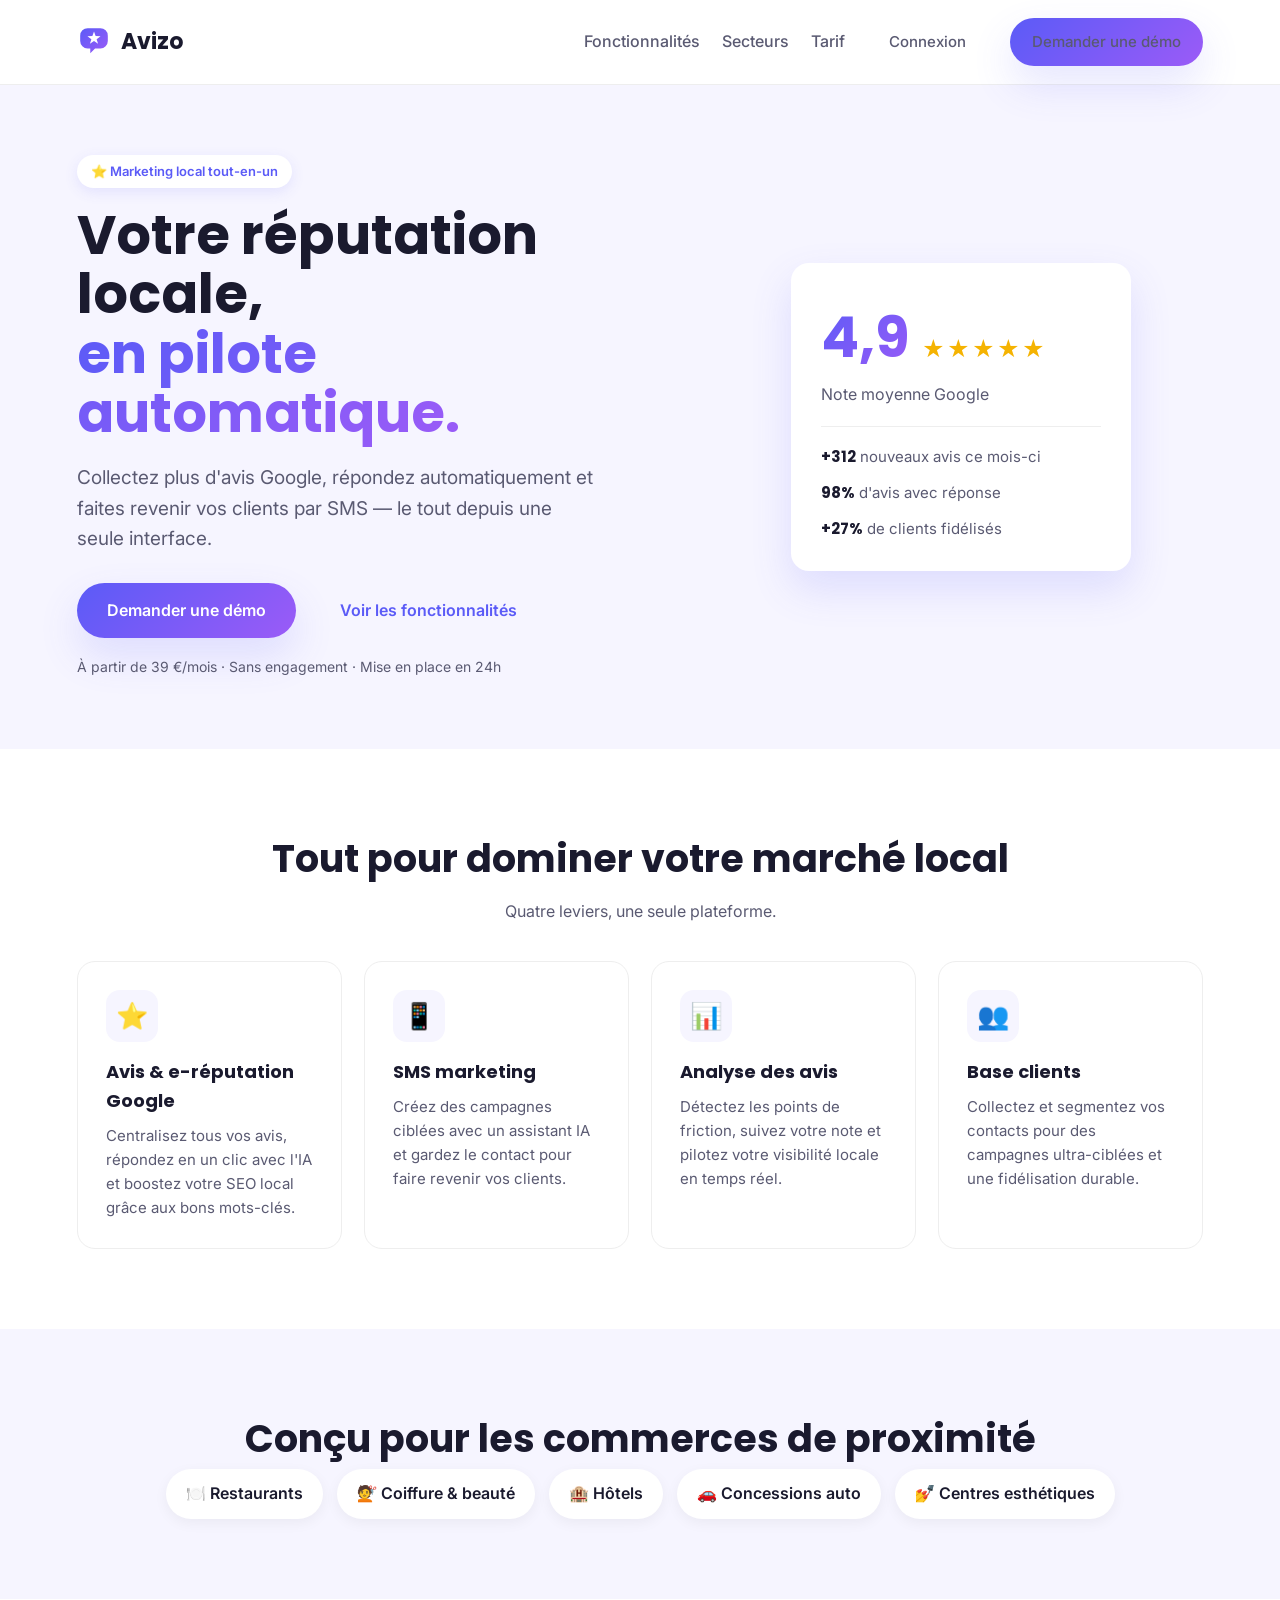
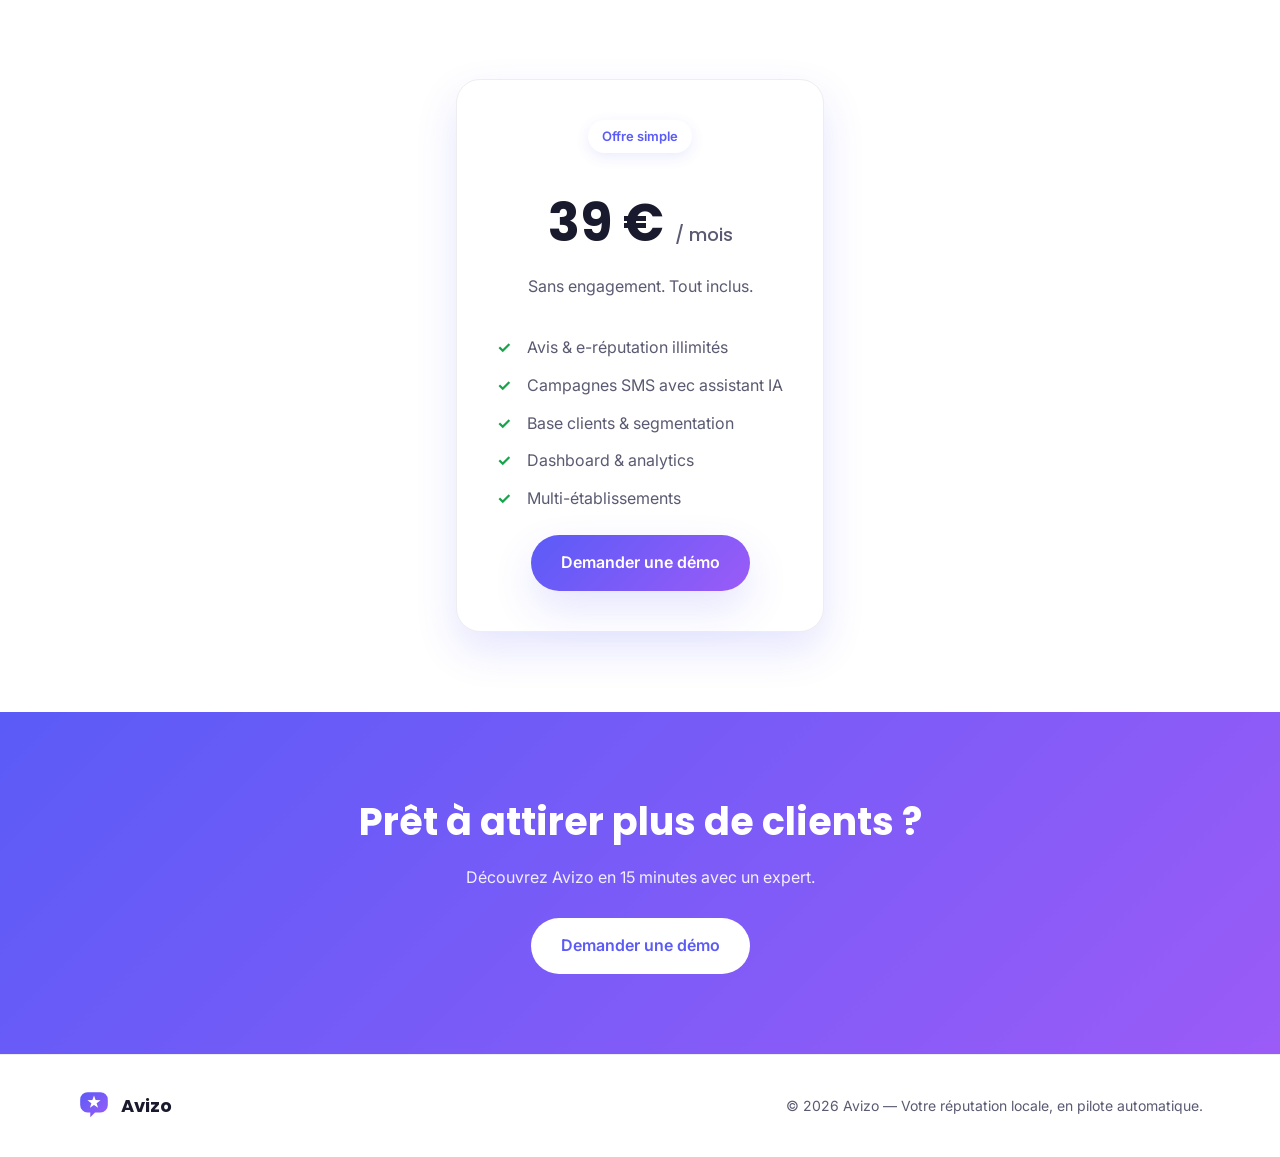
==== index.html @ 966a1f5b "Add Avizo branding: logo, charte graphique, MVP spec et landing page Clone de Dokaa (marketing local" ====
<!DOCTYPE html>
<html lang="fr">
<head>
  <meta charset="UTF-8" />
  <meta name="viewport" content="width=device-width, initial-scale=1.0" />
  <title>Avizo — Votre réputation locale, en pilote automatique</title>
  <meta name="description" content="Avizo, l'outil marketing tout-en-un des commerces locaux : collectez plus d'avis Google, gérez votre e-réputation et fidélisez vos clients par SMS." />
  <link rel="icon" type="image/svg+xml" href="assets/avizo-icon.svg" />
  <link rel="preconnect" href="https://fonts.googleapis.com" />
  <link rel="preconnect" href="https://fonts.gstatic.com" crossorigin />
  <link href="https://fonts.googleapis.com/css2?family=Inter:wght@400;500;600&family=Poppins:wght@600;700&display=swap" rel="stylesheet" />
  <link rel="stylesheet" href="styles.css" />
</head>
<body>
  <header class="nav">
    <a class="brand" href="#">
      <img src="assets/avizo-icon.svg" alt="" class="brand-icon" />
      <span class="brand-name">Avizo</span>
    </a>
    <nav class="nav-links">
      <a href="#fonctionnalites">Fonctionnalités</a>
      <a href="#secteurs">Secteurs</a>
      <a href="#tarif">Tarif</a>
      <a class="btn btn-ghost" href="#demo">Connexion</a>
      <a class="btn btn-primary" href="#demo">Demander une démo</a>
    </nav>
  </header>

  <main>
    <section class="hero">
      <div class="hero-text">
        <span class="badge">⭐ Marketing local tout-en-un</span>
        <h1>Votre réputation locale,<br /><span class="grad-text">en pilote automatique.</span></h1>
        <p class="lead">
          Collectez plus d'avis Google, répondez automatiquement et faites revenir
          vos clients par SMS — le tout depuis une seule interface.
        </p>
        <div class="hero-cta">
          <a class="btn btn-primary btn-lg" href="#demo">Demander une démo</a>
          <a class="btn btn-ghost btn-lg" href="#fonctionnalites">Voir les fonctionnalités</a>
        </div>
        <p class="reassurance">À partir de 39 €/mois · Sans engagement · Mise en place en 24h</p>
      </div>
      <div class="hero-card">
        <div class="stat-card">
          <div class="stat"><span class="stat-num grad-text">4,9</span><span class="stars">★★★★★</span></div>
          <p>Note moyenne Google</p>
          <hr />
          <ul class="stat-list">
            <li><span>+312</span> nouveaux avis ce mois-ci</li>
            <li><span>98%</span> d'avis avec réponse</li>
            <li><span>+27%</span> de clients fidélisés</li>
          </ul>
        </div>
      </div>
    </section>

    <section class="features" id="fonctionnalites">
      <h2>Tout pour dominer votre marché local</h2>
      <p class="section-sub">Quatre leviers, une seule plateforme.</p>
      <div class="grid">
        <article class="feature">
          <div class="feature-ico">⭐</div>
          <h3>Avis & e-réputation Google</h3>
          <p>Centralisez tous vos avis, répondez en un clic avec l'IA et boostez votre SEO local grâce aux bons mots-clés.</p>
        </article>
        <article class="feature">
          <div class="feature-ico">📱</div>
          <h3>SMS marketing</h3>
          <p>Créez des campagnes ciblées avec un assistant IA et gardez le contact pour faire revenir vos clients.</p>
        </article>
        <article class="feature">
          <div class="feature-ico">📊</div>
          <h3>Analyse des avis</h3>
          <p>Détectez les points de friction, suivez votre note et pilotez votre visibilité locale en temps réel.</p>
        </article>
        <article class="feature">
          <div class="feature-ico">👥</div>
          <h3>Base clients</h3>
          <p>Collectez et segmentez vos contacts pour des campagnes ultra-ciblées et une fidélisation durable.</p>
        </article>
      </div>
    </section>

    <section class="sectors" id="secteurs">
      <h2>Conçu pour les commerces de proximité</h2>
      <div class="chips">
        <span>🍽️ Restaurants</span>
        <span>💇 Coiffure & beauté</span>
        <span>🏨 Hôtels</span>
        <span>🚗 Concessions auto</span>
        <span>💅 Centres esthétiques</span>
      </div>
    </section>

    <section class="pricing" id="tarif">
      <div class="price-card">
        <span class="badge">Offre simple</span>
        <h2>39 € <small>/ mois</small></h2>
        <p class="section-sub">Sans engagement. Tout inclus.</p>
        <ul class="checklist">
          <li>Avis & e-réputation illimités</li>
          <li>Campagnes SMS avec assistant IA</li>
          <li>Base clients & segmentation</li>
          <li>Dashboard & analytics</li>
          <li>Multi-établissements</li>
        </ul>
        <a class="btn btn-primary btn-lg" href="#demo">Demander une démo</a>
      </div>
    </section>

    <section class="cta-final" id="demo">
      <h2>Prêt à attirer plus de clients&nbsp;?</h2>
      <p>Découvrez Avizo en 15 minutes avec un expert.</p>
      <a class="btn btn-light btn-lg" href="mailto:contact@avizo.app">Demander une démo</a>
    </section>
  </main>

  <footer class="footer">
    <div class="brand">
      <img src="assets/avizo-icon.svg" alt="" class="brand-icon" />
      <span class="brand-name">Avizo</span>
    </div>
    <p>© 2026 Avizo — Votre réputation locale, en pilote automatique.</p>
  </footer>
</body>
</html>
---- styles.css ----
:root {
  --indigo: #5B5BF7;
  --violet: #9B5BF7;
  --ink: #1A1A2E;
  --slate: #5A5A72;
  --mist: #F6F5FF;
  --gold: #F5B301;
  --grad: linear-gradient(135deg, #5B5BF7 0%, #9B5BF7 100%);
  --radius: 18px;
  --shadow: 0 18px 40px rgba(91, 91, 247, 0.16);
}

* { box-sizing: border-box; margin: 0; padding: 0; }

body {
  font-family: 'Inter', 'Segoe UI', Arial, sans-serif;
  color: var(--ink);
  line-height: 1.6;
  background: #fff;
}

h1, h2, h3, .brand-name { font-family: 'Poppins', 'Segoe UI', sans-serif; }

.grad-text {
  background: var(--grad);
  -webkit-background-clip: text;
  background-clip: text;
  -webkit-text-fill-color: transparent;
}

/* ---- Boutons ---- */
.btn {
  display: inline-block;
  padding: 12px 22px;
  border-radius: 999px;
  font-weight: 600;
  text-decoration: none;
  transition: transform .15s ease, box-shadow .15s ease;
  font-size: 15px;
}
.btn:hover { transform: translateY(-2px); }
.btn-lg { padding: 15px 30px; font-size: 16px; }
.btn-primary { background: var(--grad); color: #fff; box-shadow: var(--shadow); }
.btn-ghost { color: var(--indigo); background: transparent; }
.btn-ghost:hover { background: var(--mist); }
.btn-light { background: #fff; color: var(--indigo); }

/* ---- Nav ---- */
.nav {
  display: flex; align-items: center; justify-content: space-between;
  padding: 18px 6vw; position: sticky; top: 0; z-index: 10;
  background: rgba(255,255,255,.85); backdrop-filter: blur(10px);
  border-bottom: 1px solid #eee;
}
.brand { display: flex; align-items: center; gap: 10px; text-decoration: none; color: var(--ink); }
.brand-icon { width: 34px; height: 34px; }
.brand-name { font-size: 22px; font-weight: 700; }
.nav-links { display: flex; align-items: center; gap: 22px; }
.nav-links a { text-decoration: none; color: var(--slate); font-weight: 500; }
.nav-links a:hover { color: var(--ink); }

/* ---- Hero ---- */
.hero {
  display: grid; grid-template-columns: 1.1fr .9fr; gap: 50px;
  align-items: center; padding: 70px 6vw; background: var(--mist);
}
.badge {
  display: inline-block; background: #fff; color: var(--indigo);
  padding: 6px 14px; border-radius: 999px; font-size: 13px; font-weight: 600;
  box-shadow: 0 4px 14px rgba(91,91,247,.12); margin-bottom: 18px;
}
.hero h1 { font-size: clamp(34px, 5vw, 54px); line-height: 1.1; font-weight: 700; }
.lead { font-size: 19px; color: var(--slate); margin: 20px 0 28px; max-width: 520px; }
.hero-cta { display: flex; gap: 14px; flex-wrap: wrap; }
.reassurance { margin-top: 18px; color: var(--slate); font-size: 14px; }

.hero-card { display: flex; justify-content: center; }
.stat-card {
  background: #fff; border-radius: var(--radius); padding: 30px;
  box-shadow: var(--shadow); width: 100%; max-width: 340px;
}
.stat { display: flex; align-items: baseline; gap: 12px; }
.stat-num { font-size: 56px; font-weight: 700; font-family: 'Poppins', sans-serif; }
.stars { color: var(--gold); font-size: 22px; letter-spacing: 2px; }
.stat-card p { color: var(--slate); }
.stat-card hr { border: none; border-top: 1px solid #eee; margin: 18px 0; }
.stat-list { list-style: none; display: grid; gap: 12px; }
.stat-list li { color: var(--slate); font-size: 15px; }
.stat-list span { color: var(--ink); font-weight: 700; font-family: 'Poppins', sans-serif; }

/* ---- Sections ---- */
section { padding: 80px 6vw; }
h2 { font-size: clamp(26px, 3.5vw, 38px); text-align: center; font-weight: 700; }
.section-sub { text-align: center; color: var(--slate); margin-top: 10px; margin-bottom: 36px; }

/* ---- Features ---- */
.grid { display: grid; grid-template-columns: repeat(4, 1fr); gap: 22px; }
.feature {
  background: #fff; border: 1px solid #eee; border-radius: var(--radius);
  padding: 28px; transition: transform .15s ease, box-shadow .15s ease;
}
.feature:hover { transform: translateY(-4px); box-shadow: var(--shadow); }
.feature-ico {
  width: 52px; height: 52px; border-radius: 14px; background: var(--mist);
  display: grid; place-items: center; font-size: 26px; margin-bottom: 16px;
}
.feature h3 { font-size: 18px; margin-bottom: 8px; }
.feature p { color: var(--slate); font-size: 15px; }

/* ---- Secteurs ---- */
.sectors { background: var(--mist); }
.chips { display: flex; flex-wrap: wrap; gap: 14px; justify-content: center; }
.chips span {
  background: #fff; padding: 12px 20px; border-radius: 999px;
  font-weight: 600; box-shadow: 0 4px 14px rgba(0,0,0,.05);
}

/* ---- Pricing ---- */
.pricing { display: flex; justify-content: center; }
.price-card {
  background: #fff; border: 1px solid #eee; border-radius: 24px;
  padding: 40px; text-align: center; max-width: 420px; box-shadow: var(--shadow);
}
.price-card h2 { font-size: 52px; margin: 10px 0; }
.price-card h2 small { font-size: 18px; color: var(--slate); font-weight: 500; }
.checklist { list-style: none; text-align: left; margin: 24px 0; display: grid; gap: 12px; }
.checklist li { padding-left: 30px; position: relative; color: var(--slate); }
.checklist li::before {
  content: "✓"; position: absolute; left: 0; color: #16A34A; font-weight: 700;
}

/* ---- CTA final ---- */
.cta-final { background: var(--grad); color: #fff; text-align: center; border-radius: 0; }
.cta-final h2 { color: #fff; }
.cta-final p { margin: 12px 0 28px; opacity: .9; }

/* ---- Footer ---- */
.footer {
  padding: 34px 6vw; display: flex; align-items: center; justify-content: space-between;
  flex-wrap: wrap; gap: 12px; border-top: 1px solid #eee; color: var(--slate); font-size: 14px;
}
.footer .brand-name { font-size: 18px; }

/* ---- Responsive ---- */
@media (max-width: 900px) {
  .hero { grid-template-columns: 1fr; }
  .grid { grid-template-columns: repeat(2, 1fr); }
  .nav-links a:not(.btn) { display: none; }
}
@media (max-width: 560px) {
  .grid { grid-template-columns: 1fr; }
}
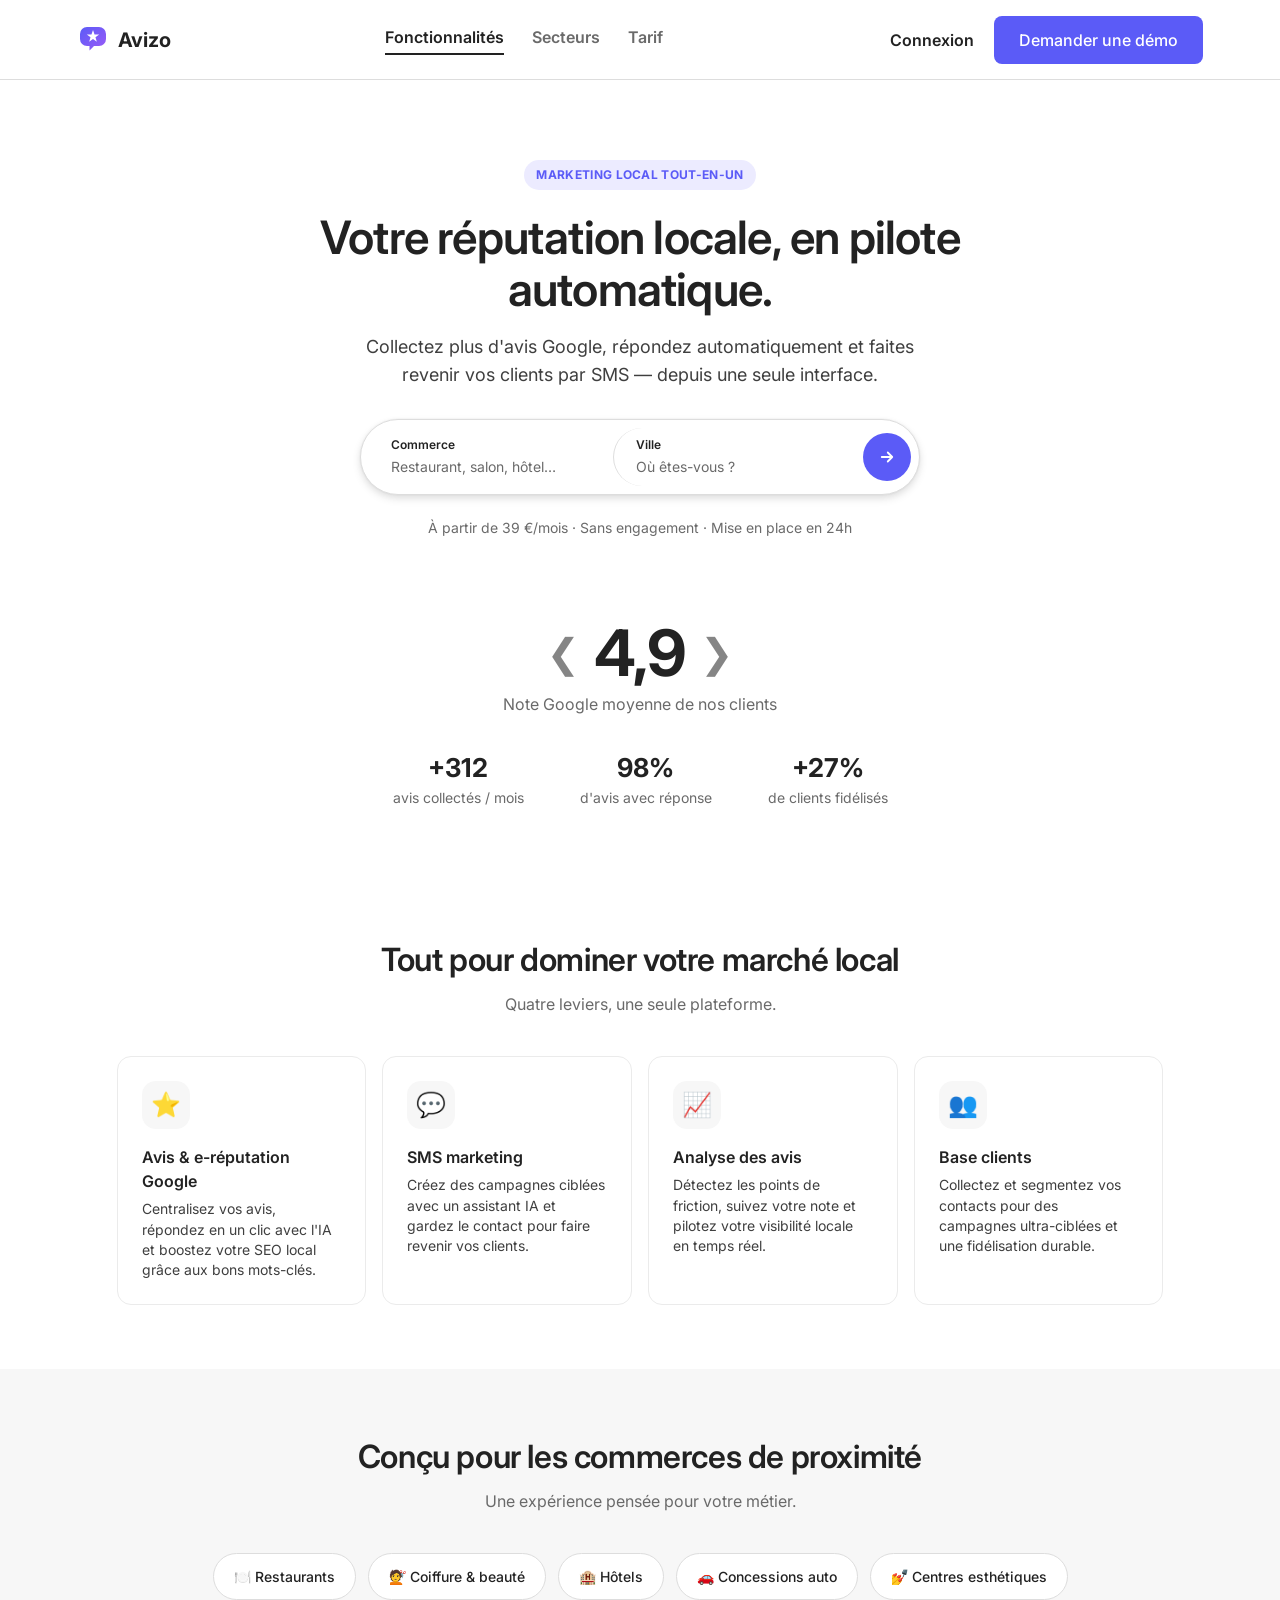
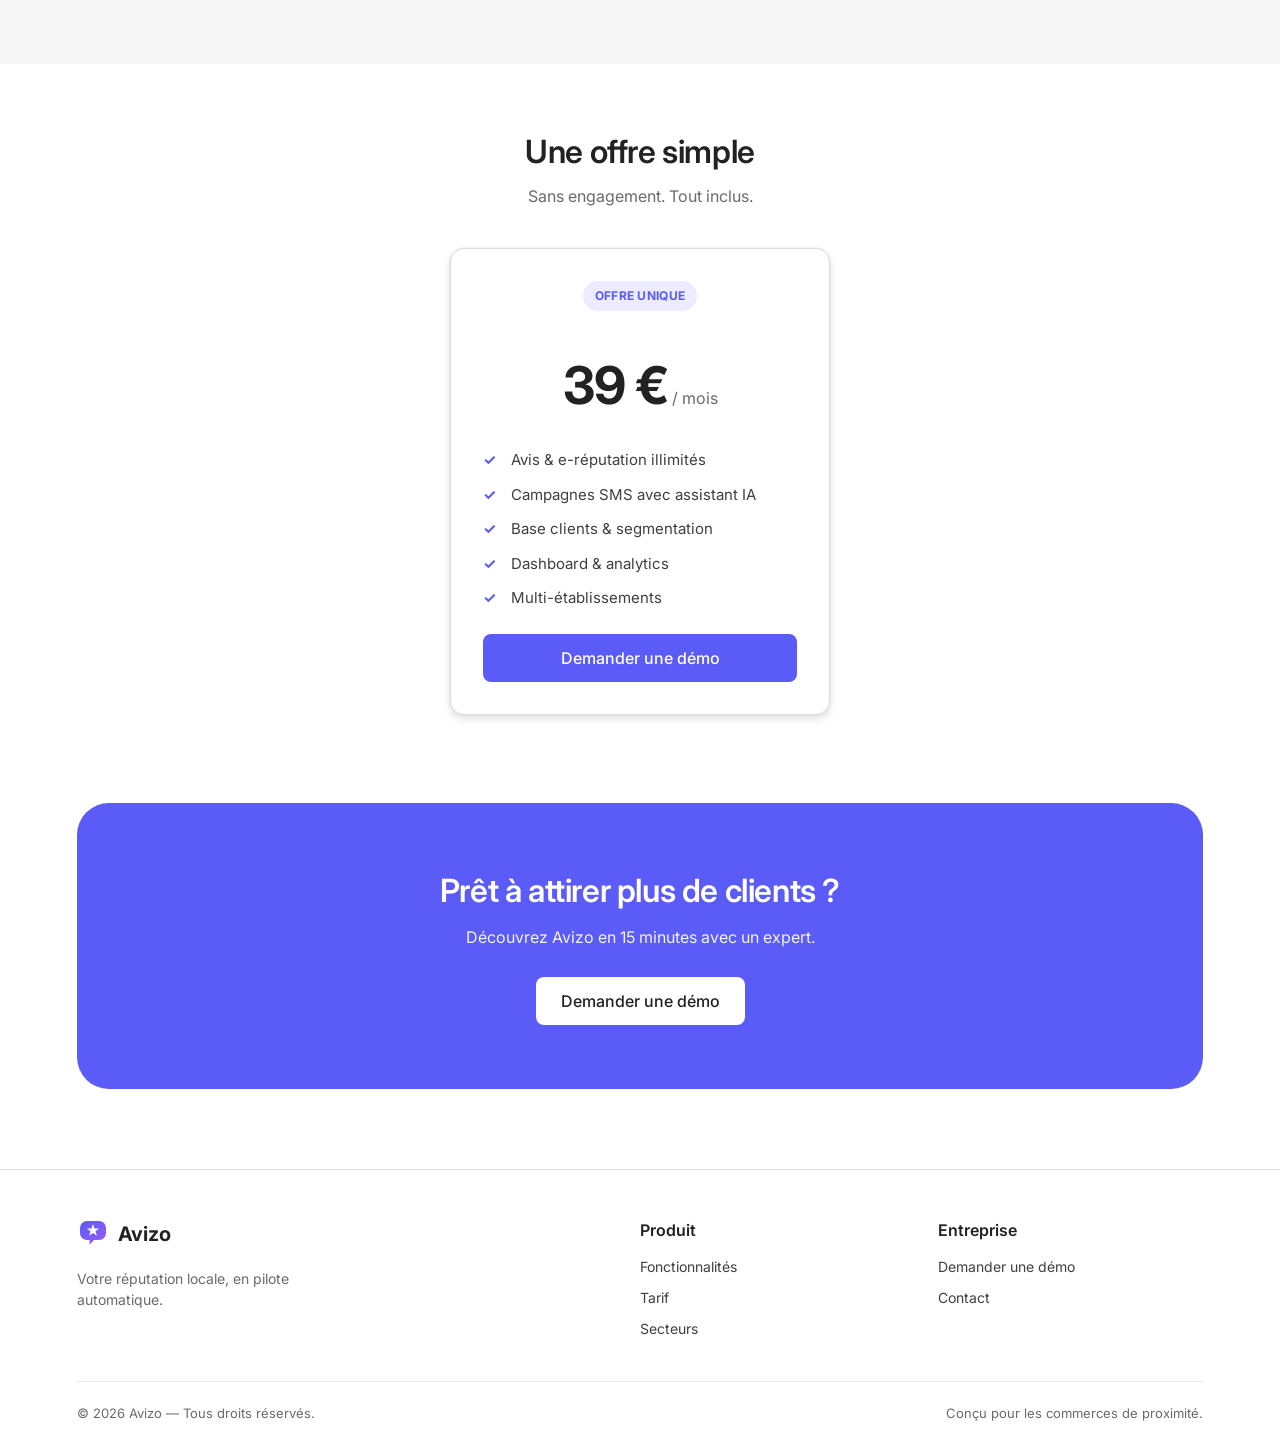
==== commit 8e41bec0: "Refonte de la landing selon le design system Airbnb (DESIGN.md) - Ajout de DESIGN.md (genere par get" ====
--- a/index.html
+++ b/index.html
@@ -5,123 +5,184 @@
   <meta name="viewport" content="width=device-width, initial-scale=1.0" />
   <title>Avizo — Votre réputation locale, en pilote automatique</title>
   <meta name="description" content="Avizo, l'outil marketing tout-en-un des commerces locaux : collectez plus d'avis Google, gérez votre e-réputation et fidélisez vos clients par SMS." />
-  <link rel="icon" type="image/svg+xml" href="assets/avizo-icon.svg" />
+  <link rel="icon" type="image/svg+xml" href="assets/favicon.svg" />
+  <link rel="apple-touch-icon" href="assets/favicon.svg" />
+  <!-- Open Graph / partage social -->
+  <meta property="og:type" content="website" />
+  <meta property="og:title" content="Avizo — Votre réputation locale, en pilote automatique" />
+  <meta property="og:description" content="Collectez plus d'avis Google, gérez votre e-réputation et fidélisez vos clients par SMS, depuis une seule interface." />
+  <meta property="og:image" content="assets/og-image.svg" />
+  <meta name="twitter:card" content="summary_large_image" />
+  <meta name="twitter:title" content="Avizo — Marketing local tout-en-un" />
+  <meta name="twitter:description" content="Avis Google · SMS marketing · Fidélisation client." />
+  <meta name="twitter:image" content="assets/og-image.svg" />
   <link rel="preconnect" href="https://fonts.googleapis.com" />
   <link rel="preconnect" href="https://fonts.gstatic.com" crossorigin />
-  <link href="https://fonts.googleapis.com/css2?family=Inter:wght@400;500;600&family=Poppins:wght@600;700&display=swap" rel="stylesheet" />
+  <!-- Inter : substitut open-source d'Airbnb Cereal (cf. DESIGN.md) -->
+  <link href="https://fonts.googleapis.com/css2?family=Inter:wght@400;500;600;700&display=swap" rel="stylesheet" />
   <link rel="stylesheet" href="styles.css" />
 </head>
 <body>
   <header class="nav">
-    <a class="brand" href="#">
+    <a class="brand" href="#" aria-label="Avizo, accueil">
       <img src="assets/avizo-icon.svg" alt="" class="brand-icon" />
       <span class="brand-name">Avizo</span>
     </a>
-    <nav class="nav-links">
-      <a href="#fonctionnalites">Fonctionnalités</a>
-      <a href="#secteurs">Secteurs</a>
-      <a href="#tarif">Tarif</a>
-      <a class="btn btn-ghost" href="#demo">Connexion</a>
+    <nav class="nav-center">
+      <a class="nav-link active" href="#fonctionnalites">Fonctionnalités</a>
+      <a class="nav-link" href="#secteurs">Secteurs</a>
+      <a class="nav-link" href="#tarif">Tarif</a>
+    </nav>
+    <div class="nav-right">
+      <a class="link-text" href="#demo">Connexion</a>
       <a class="btn btn-primary" href="#demo">Demander une démo</a>
-    </nav>
+    </div>
   </header>
 
   <main>
+    <!-- HERO centré, barre de recherche en pilule (signature Airbnb) -->
     <section class="hero">
-      <div class="hero-text">
-        <span class="badge">⭐ Marketing local tout-en-un</span>
-        <h1>Votre réputation locale,<br /><span class="grad-text">en pilote automatique.</span></h1>
-        <p class="lead">
-          Collectez plus d'avis Google, répondez automatiquement et faites revenir
-          vos clients par SMS — le tout depuis une seule interface.
-        </p>
-        <div class="hero-cta">
-          <a class="btn btn-primary btn-lg" href="#demo">Demander une démo</a>
-          <a class="btn btn-ghost btn-lg" href="#fonctionnalites">Voir les fonctionnalités</a>
+      <span class="eyebrow">Marketing local tout-en-un</span>
+      <h1>Votre réputation locale, en pilote automatique.</h1>
+      <p class="lead">
+        Collectez plus d'avis Google, répondez automatiquement et faites revenir
+        vos clients par SMS — depuis une seule interface.
+      </p>
+
+      <form class="search-pill" action="#demo" onsubmit="return false">
+        <div class="seg">
+          <label>Commerce</label>
+          <span>Restaurant, salon, hôtel…</span>
         </div>
-        <p class="reassurance">À partir de 39 €/mois · Sans engagement · Mise en place en 24h</p>
+        <div class="seg">
+          <label>Ville</label>
+          <span>Où êtes-vous&nbsp;?</span>
+        </div>
+        <button class="search-orb" type="submit" aria-label="Démarrer">
+          <svg width="18" height="18" viewBox="0 0 24 24" fill="none" stroke="currentColor" stroke-width="2.4" stroke-linecap="round" stroke-linejoin="round"><path d="M5 12h14M13 6l6 6-6 6"/></svg>
+        </button>
+      </form>
+
+      <p class="reassurance">À partir de 39 €/mois · Sans engagement · Mise en place en 24h</p>
+    </section>
+
+    <!-- Bandeau de confiance : la note est le moment typographique fort (ink, pas doré) -->
+    <section class="trust">
+      <div class="trust-rating">
+        <span class="rating-laurel">❮</span>
+        <span class="rating-number">4,9</span>
+        <span class="rating-laurel">❯</span>
       </div>
-      <div class="hero-card">
-        <div class="stat-card">
-          <div class="stat"><span class="stat-num grad-text">4,9</span><span class="stars">★★★★★</span></div>
-          <p>Note moyenne Google</p>
-          <hr />
-          <ul class="stat-list">
-            <li><span>+312</span> nouveaux avis ce mois-ci</li>
-            <li><span>98%</span> d'avis avec réponse</li>
-            <li><span>+27%</span> de clients fidélisés</li>
-          </ul>
-        </div>
+      <p class="trust-tagline">Note Google moyenne de nos clients</p>
+      <div class="trust-stats">
+        <div><strong>+312</strong><span>avis collectés / mois</span></div>
+        <div><strong>98%</strong><span>d'avis avec réponse</span></div>
+        <div><strong>+27%</strong><span>de clients fidélisés</span></div>
       </div>
     </section>
 
-    <section class="features" id="fonctionnalites">
-      <h2>Tout pour dominer votre marché local</h2>
-      <p class="section-sub">Quatre leviers, une seule plateforme.</p>
-      <div class="grid">
-        <article class="feature">
-          <div class="feature-ico">⭐</div>
-          <h3>Avis & e-réputation Google</h3>
-          <p>Centralisez tous vos avis, répondez en un clic avec l'IA et boostez votre SEO local grâce aux bons mots-clés.</p>
+    <!-- FONCTIONNALITÉS : cartes douces (rounded.md), une seule strate d'ombre au survol -->
+    <section class="section" id="fonctionnalites">
+      <header class="section-head">
+        <h2>Tout pour dominer votre marché local</h2>
+        <p>Quatre leviers, une seule plateforme.</p>
+      </header>
+      <div class="cards">
+        <article class="card">
+          <div class="card-ico">⭐</div>
+          <h3>Avis &amp; e-réputation Google</h3>
+          <p>Centralisez vos avis, répondez en un clic avec l'IA et boostez votre SEO local grâce aux bons mots-clés.</p>
         </article>
-        <article class="feature">
-          <div class="feature-ico">📱</div>
+        <article class="card">
+          <div class="card-ico">💬</div>
           <h3>SMS marketing</h3>
           <p>Créez des campagnes ciblées avec un assistant IA et gardez le contact pour faire revenir vos clients.</p>
         </article>
-        <article class="feature">
-          <div class="feature-ico">📊</div>
+        <article class="card">
+          <div class="card-ico">📈</div>
           <h3>Analyse des avis</h3>
           <p>Détectez les points de friction, suivez votre note et pilotez votre visibilité locale en temps réel.</p>
         </article>
-        <article class="feature">
-          <div class="feature-ico">👥</div>
+        <article class="card">
+          <div class="card-ico">👥</div>
           <h3>Base clients</h3>
           <p>Collectez et segmentez vos contacts pour des campagnes ultra-ciblées et une fidélisation durable.</p>
         </article>
       </div>
     </section>
 
-    <section class="sectors" id="secteurs">
-      <h2>Conçu pour les commerces de proximité</h2>
+    <!-- SECTEURS -->
+    <section class="section surface" id="secteurs">
+      <header class="section-head">
+        <h2>Conçu pour les commerces de proximité</h2>
+        <p>Une expérience pensée pour votre métier.</p>
+      </header>
       <div class="chips">
-        <span>🍽️ Restaurants</span>
-        <span>💇 Coiffure & beauté</span>
-        <span>🏨 Hôtels</span>
-        <span>🚗 Concessions auto</span>
-        <span>💅 Centres esthétiques</span>
+        <span class="chip">🍽️ Restaurants</span>
+        <span class="chip">💇 Coiffure &amp; beauté</span>
+        <span class="chip">🏨 Hôtels</span>
+        <span class="chip">🚗 Concessions auto</span>
+        <span class="chip">💅 Centres esthétiques</span>
       </div>
     </section>
 
-    <section class="pricing" id="tarif">
-      <div class="price-card">
-        <span class="badge">Offre simple</span>
-        <h2>39 € <small>/ mois</small></h2>
-        <p class="section-sub">Sans engagement. Tout inclus.</p>
-        <ul class="checklist">
-          <li>Avis & e-réputation illimités</li>
-          <li>Campagnes SMS avec assistant IA</li>
-          <li>Base clients & segmentation</li>
-          <li>Dashboard & analytics</li>
-          <li>Multi-établissements</li>
-        </ul>
-        <a class="btn btn-primary btn-lg" href="#demo">Demander une démo</a>
+    <!-- TARIF -->
+    <section class="section" id="tarif">
+      <header class="section-head">
+        <h2>Une offre simple</h2>
+        <p>Sans engagement. Tout inclus.</p>
+      </header>
+      <div class="price-wrap">
+        <div class="price-card">
+          <span class="eyebrow">Offre unique</span>
+          <p class="price"><strong>39 €</strong><span>/ mois</span></p>
+          <ul class="checklist">
+            <li>Avis &amp; e-réputation illimités</li>
+            <li>Campagnes SMS avec assistant IA</li>
+            <li>Base clients &amp; segmentation</li>
+            <li>Dashboard &amp; analytics</li>
+            <li>Multi-établissements</li>
+          </ul>
+          <a class="btn btn-primary btn-block" href="#demo">Demander une démo</a>
+        </div>
       </div>
     </section>
 
-    <section class="cta-final" id="demo">
-      <h2>Prêt à attirer plus de clients&nbsp;?</h2>
-      <p>Découvrez Avizo en 15 minutes avec un expert.</p>
-      <a class="btn btn-light btn-lg" href="mailto:contact@avizo.app">Demander une démo</a>
+    <!-- CTA FINAL : un seul moment d'accent -->
+    <section class="cta" id="demo">
+      <div class="cta-card">
+        <h2>Prêt à attirer plus de clients&nbsp;?</h2>
+        <p>Découvrez Avizo en 15 minutes avec un expert.</p>
+        <a class="btn btn-on-accent" href="mailto:contact@avizo.app">Demander une démo</a>
+      </div>
     </section>
   </main>
 
   <footer class="footer">
-    <div class="brand">
-      <img src="assets/avizo-icon.svg" alt="" class="brand-icon" />
-      <span class="brand-name">Avizo</span>
+    <div class="footer-cols">
+      <div class="footer-col footer-brand">
+        <div class="brand">
+          <img src="assets/avizo-icon.svg" alt="" class="brand-icon" />
+          <span class="brand-name">Avizo</span>
+        </div>
+        <p>Votre réputation locale, en pilote automatique.</p>
+      </div>
+      <div class="footer-col">
+        <h4>Produit</h4>
+        <a href="#fonctionnalites">Fonctionnalités</a>
+        <a href="#tarif">Tarif</a>
+        <a href="#secteurs">Secteurs</a>
+      </div>
+      <div class="footer-col">
+        <h4>Entreprise</h4>
+        <a href="#demo">Demander une démo</a>
+        <a href="mailto:contact@avizo.app">Contact</a>
+      </div>
     </div>
-    <p>© 2026 Avizo — Votre réputation locale, en pilote automatique.</p>
+    <div class="legal-band">
+      <span>© 2026 Avizo — Tous droits réservés.</span>
+      <span>Conçu pour les commerces de proximité.</span>
+    </div>
   </footer>
 </body>
 </html>
--- a/styles.css
+++ b/styles.css
@@ -1,152 +1,255 @@
+/* =============================================================
+   Avizo — landing
+   Langage visuel : DESIGN.md (inspiré Airbnb)
+   Canvas blanc · accent unique · type sobre (Inter) · formes
+   très arrondies · une seule strate d'ombre · sections 64px.
+
+   NOTE accent : Airbnb repose sur une seule "voltage" couleur
+   (Rausch #ff385c). Ici ce rôle est tenu par la couleur de
+   marque Avizo (--accent). Pour basculer sur le rouge Airbnb,
+   remplacer --accent / --accent-active ci-dessous.
+   ============================================================= */
+
 :root {
-  --indigo: #5B5BF7;
-  --violet: #9B5BF7;
-  --ink: #1A1A2E;
-  --slate: #5A5A72;
-  --mist: #F6F5FF;
-  --gold: #F5B301;
-  --grad: linear-gradient(135deg, #5B5BF7 0%, #9B5BF7 100%);
-  --radius: 18px;
-  --shadow: 0 18px 40px rgba(91, 91, 247, 0.16);
+  /* Accent unique (rôle "Rausch") — couleur de marque Avizo */
+  --accent: #5B5BF7;
+  --accent-active: #4747e0;
+  --accent-soft: #ECEBFF;
+
+  /* Surfaces & encre (tokens Airbnb) */
+  --canvas: #ffffff;
+  --surface-soft: #f7f7f7;
+  --surface-strong: #f2f2f2;
+  --ink: #222222;
+  --body: #3f3f3f;
+  --muted: #6a6a6a;
+  --hairline: #dddddd;
+  --hairline-soft: #ebebeb;
+
+  /* Rayons (tokens "rounded") */
+  --r-sm: 8px;
+  --r-md: 14px;
+  --r-lg: 20px;
+  --r-xl: 32px;
+  --r-full: 9999px;
+
+  /* Une seule strate d'ombre dans tout le système */
+  --shadow: rgba(0,0,0,0.02) 0 0 0 1px, rgba(0,0,0,0.04) 0 2px 6px 0, rgba(0,0,0,0.1) 0 4px 8px 0;
+
+  --maxw: 1200px;
 }
 
 * { box-sizing: border-box; margin: 0; padding: 0; }
 
+html { scroll-behavior: smooth; }
+
 body {
-  font-family: 'Inter', 'Segoe UI', Arial, sans-serif;
+  font-family: 'Inter', -apple-system, system-ui, 'Helvetica Neue', sans-serif;
   color: var(--ink);
-  line-height: 1.6;
-  background: #fff;
-}
-
-h1, h2, h3, .brand-name { font-family: 'Poppins', 'Segoe UI', sans-serif; }
-
-.grad-text {
-  background: var(--grad);
-  -webkit-background-clip: text;
-  background-clip: text;
-  -webkit-text-fill-color: transparent;
-}
-
-/* ---- Boutons ---- */
+  background: var(--canvas);
+  font-size: 16px;
+  line-height: 1.5;
+  -webkit-font-smoothing: antialiased;
+}
+
+a { color: inherit; }
+
+/* ---------- Boutons ---------- */
 .btn {
-  display: inline-block;
-  padding: 12px 22px;
-  border-radius: 999px;
-  font-weight: 600;
-  text-decoration: none;
-  transition: transform .15s ease, box-shadow .15s ease;
-  font-size: 15px;
-}
-.btn:hover { transform: translateY(-2px); }
-.btn-lg { padding: 15px 30px; font-size: 16px; }
-.btn-primary { background: var(--grad); color: #fff; box-shadow: var(--shadow); }
-.btn-ghost { color: var(--indigo); background: transparent; }
-.btn-ghost:hover { background: var(--mist); }
-.btn-light { background: #fff; color: var(--indigo); }
-
-/* ---- Nav ---- */
+  display: inline-flex; align-items: center; justify-content: center;
+  height: 48px; padding: 0 24px;
+  border-radius: var(--r-sm);
+  font-size: 16px; font-weight: 500; text-decoration: none;
+  border: 1px solid transparent;
+  transition: background-color .15s ease, color .15s ease, box-shadow .15s ease;
+}
+.btn-primary { background: var(--accent); color: #fff; }
+.btn-primary:hover { background: var(--accent-active); }
+.btn-block { width: 100%; }
+.btn-on-accent { background: #fff; color: var(--ink); }
+.btn-on-accent:hover { box-shadow: var(--shadow); }
+
+.link-text {
+  font-size: 16px; font-weight: 600; text-decoration: none; color: var(--ink);
+  padding: 8px 12px; border-radius: var(--r-sm);
+}
+.link-text:hover { background: var(--surface-soft); }
+
+/* ---------- Navigation ---------- */
 .nav {
   display: flex; align-items: center; justify-content: space-between;
-  padding: 18px 6vw; position: sticky; top: 0; z-index: 10;
-  background: rgba(255,255,255,.85); backdrop-filter: blur(10px);
-  border-bottom: 1px solid #eee;
-}
-.brand { display: flex; align-items: center; gap: 10px; text-decoration: none; color: var(--ink); }
-.brand-icon { width: 34px; height: 34px; }
-.brand-name { font-size: 22px; font-weight: 700; }
-.nav-links { display: flex; align-items: center; gap: 22px; }
-.nav-links a { text-decoration: none; color: var(--slate); font-weight: 500; }
-.nav-links a:hover { color: var(--ink); }
-
-/* ---- Hero ---- */
+  height: 80px; padding: 0 6vw;
+  position: sticky; top: 0; z-index: 20;
+  background: rgba(255,255,255,.9); backdrop-filter: blur(8px);
+  border-bottom: 1px solid var(--hairline);
+}
+.brand { display: inline-flex; align-items: center; gap: 9px; text-decoration: none; color: var(--ink); }
+.brand-icon { width: 32px; height: 32px; }
+.brand-name { font-size: 20px; font-weight: 700; letter-spacing: -0.3px; }
+
+.nav-center { display: flex; gap: 28px; }
+.nav-link {
+  font-size: 16px; font-weight: 600; text-decoration: none; color: var(--muted);
+  padding-bottom: 4px; border-bottom: 2px solid transparent;
+}
+.nav-link:hover { color: var(--ink); }
+.nav-link.active { color: var(--ink); border-bottom-color: var(--ink); }
+
+.nav-right { display: flex; align-items: center; gap: 8px; }
+
+/* ---------- Hero (centré) ---------- */
 .hero {
-  display: grid; grid-template-columns: 1.1fr .9fr; gap: 50px;
-  align-items: center; padding: 70px 6vw; background: var(--mist);
-}
-.badge {
-  display: inline-block; background: #fff; color: var(--indigo);
-  padding: 6px 14px; border-radius: 999px; font-size: 13px; font-weight: 600;
-  box-shadow: 0 4px 14px rgba(91,91,247,.12); margin-bottom: 18px;
-}
-.hero h1 { font-size: clamp(34px, 5vw, 54px); line-height: 1.1; font-weight: 700; }
-.lead { font-size: 19px; color: var(--slate); margin: 20px 0 28px; max-width: 520px; }
-.hero-cta { display: flex; gap: 14px; flex-wrap: wrap; }
-.reassurance { margin-top: 18px; color: var(--slate); font-size: 14px; }
-
-.hero-card { display: flex; justify-content: center; }
-.stat-card {
-  background: #fff; border-radius: var(--radius); padding: 30px;
-  box-shadow: var(--shadow); width: 100%; max-width: 340px;
-}
-.stat { display: flex; align-items: baseline; gap: 12px; }
-.stat-num { font-size: 56px; font-weight: 700; font-family: 'Poppins', sans-serif; }
-.stars { color: var(--gold); font-size: 22px; letter-spacing: 2px; }
-.stat-card p { color: var(--slate); }
-.stat-card hr { border: none; border-top: 1px solid #eee; margin: 18px 0; }
-.stat-list { list-style: none; display: grid; gap: 12px; }
-.stat-list li { color: var(--slate); font-size: 15px; }
-.stat-list span { color: var(--ink); font-weight: 700; font-family: 'Poppins', sans-serif; }
-
-/* ---- Sections ---- */
-section { padding: 80px 6vw; }
-h2 { font-size: clamp(26px, 3.5vw, 38px); text-align: center; font-weight: 700; }
-.section-sub { text-align: center; color: var(--slate); margin-top: 10px; margin-bottom: 36px; }
-
-/* ---- Features ---- */
-.grid { display: grid; grid-template-columns: repeat(4, 1fr); gap: 22px; }
-.feature {
-  background: #fff; border: 1px solid #eee; border-radius: var(--radius);
-  padding: 28px; transition: transform .15s ease, box-shadow .15s ease;
-}
-.feature:hover { transform: translateY(-4px); box-shadow: var(--shadow); }
-.feature-ico {
-  width: 52px; height: 52px; border-radius: 14px; background: var(--mist);
-  display: grid; place-items: center; font-size: 26px; margin-bottom: 16px;
-}
-.feature h3 { font-size: 18px; margin-bottom: 8px; }
-.feature p { color: var(--slate); font-size: 15px; }
-
-/* ---- Secteurs ---- */
-.sectors { background: var(--mist); }
-.chips { display: flex; flex-wrap: wrap; gap: 14px; justify-content: center; }
-.chips span {
-  background: #fff; padding: 12px 20px; border-radius: 999px;
-  font-weight: 600; box-shadow: 0 4px 14px rgba(0,0,0,.05);
-}
-
-/* ---- Pricing ---- */
-.pricing { display: flex; justify-content: center; }
+  max-width: 840px; margin: 0 auto;
+  padding: 80px 6vw 56px; text-align: center;
+}
+.eyebrow {
+  display: inline-block; font-size: 12px; font-weight: 700; letter-spacing: 0.32px;
+  text-transform: uppercase; color: var(--accent);
+  background: var(--accent-soft); padding: 6px 12px; border-radius: var(--r-full);
+  margin-bottom: 22px;
+}
+.hero h1 {
+  font-size: clamp(30px, 4.4vw, 46px); font-weight: 600; line-height: 1.12;
+  letter-spacing: -0.8px; max-width: 760px; margin: 0 auto;
+}
+.hero .lead {
+  font-size: 18px; color: var(--body); line-height: 1.55;
+  max-width: 580px; margin: 18px auto 30px;
+}
+
+/* Barre de recherche en pilule (signature) */
+.search-pill {
+  display: flex; align-items: center; gap: 0;
+  width: 100%; max-width: 560px; margin: 0 auto;
+  background: var(--canvas); border: 1px solid var(--hairline);
+  border-radius: var(--r-full); box-shadow: var(--shadow);
+  padding: 8px 8px 8px 8px;
+  text-align: left;
+}
+.search-pill .seg {
+  flex: 1; padding: 8px 22px; border-radius: var(--r-full);
+  cursor: pointer; transition: background-color .15s ease;
+}
+.search-pill .seg:hover { background: var(--surface-soft); }
+.search-pill .seg + .seg { border-left: 1px solid var(--hairline); }
+.search-pill label {
+  display: block; font-size: 12px; font-weight: 600; color: var(--ink);
+}
+.search-pill .seg span { font-size: 14px; color: var(--muted); }
+.search-orb {
+  flex: 0 0 auto; width: 48px; height: 48px; margin-left: 6px;
+  border: none; border-radius: var(--r-full);
+  background: var(--accent); color: #fff; cursor: pointer;
+  display: inline-flex; align-items: center; justify-content: center;
+  transition: background-color .15s ease;
+}
+.search-orb:hover { background: var(--accent-active); }
+
+.reassurance { margin-top: 22px; font-size: 14px; color: var(--muted); }
+
+/* ---------- Bandeau confiance ---------- */
+.trust { text-align: center; padding: 24px 6vw 64px; }
+.trust-rating { display: inline-flex; align-items: center; gap: 14px; }
+.rating-number { font-size: 64px; font-weight: 700; letter-spacing: -1px; line-height: 1.1; color: var(--ink); }
+.rating-laurel { font-size: 40px; color: var(--ink); opacity: .55; }
+.trust-tagline { font-size: 16px; color: var(--muted); margin-top: 4px; }
+.trust-stats {
+  display: flex; justify-content: center; gap: 56px; flex-wrap: wrap;
+  margin-top: 32px;
+}
+.trust-stats div { display: flex; flex-direction: column; }
+.trust-stats strong { font-size: 26px; font-weight: 700; color: var(--ink); }
+.trust-stats span { font-size: 14px; color: var(--muted); }
+
+/* ---------- Sections ---------- */
+.section { padding: 64px 6vw; max-width: var(--maxw); margin: 0 auto; }
+.section.surface { max-width: none; background: var(--surface-soft); }
+.section.surface > * { max-width: var(--maxw); margin-left: auto; margin-right: auto; }
+.section-head { text-align: center; margin-bottom: 40px; }
+.section-head h2 { font-size: clamp(24px, 3vw, 32px); font-weight: 600; letter-spacing: -0.4px; }
+.section-head p { color: var(--muted); margin-top: 8px; font-size: 16px; }
+
+/* ---------- Cartes fonctionnalités ---------- */
+.cards { display: grid; grid-template-columns: repeat(4, 1fr); gap: 16px; }
+.card {
+  background: var(--canvas); border: 1px solid var(--hairline-soft);
+  border-radius: var(--r-md); padding: 24px;
+  transition: box-shadow .15s ease, transform .15s ease;
+}
+.card:hover { box-shadow: var(--shadow); transform: translateY(-2px); }
+.card-ico {
+  width: 48px; height: 48px; border-radius: var(--r-md);
+  background: var(--surface-soft); display: grid; place-items: center;
+  font-size: 24px; margin-bottom: 16px;
+}
+.card h3 { font-size: 16px; font-weight: 600; margin-bottom: 6px; }
+.card p { font-size: 14px; color: var(--body); line-height: 1.45; }
+
+/* ---------- Secteurs ---------- */
+.chips { display: flex; flex-wrap: wrap; gap: 12px; justify-content: center; }
+.chip {
+  background: var(--canvas); border: 1px solid var(--hairline);
+  padding: 12px 20px; border-radius: var(--r-full);
+  font-size: 14px; font-weight: 500; color: var(--ink);
+}
+
+/* ---------- Tarif ---------- */
+.price-wrap { display: flex; justify-content: center; }
 .price-card {
-  background: #fff; border: 1px solid #eee; border-radius: 24px;
-  padding: 40px; text-align: center; max-width: 420px; box-shadow: var(--shadow);
-}
-.price-card h2 { font-size: 52px; margin: 10px 0; }
-.price-card h2 small { font-size: 18px; color: var(--slate); font-weight: 500; }
+  background: var(--canvas); border: 1px solid var(--hairline);
+  border-radius: var(--r-md); box-shadow: var(--shadow);
+  padding: 32px; max-width: 380px; width: 100%; text-align: center;
+}
+.price { margin: 14px 0 4px; }
+.price strong { font-size: 52px; font-weight: 700; letter-spacing: -1px; }
+.price span { font-size: 16px; color: var(--muted); margin-left: 4px; }
 .checklist { list-style: none; text-align: left; margin: 24px 0; display: grid; gap: 12px; }
-.checklist li { padding-left: 30px; position: relative; color: var(--slate); }
+.checklist li { position: relative; padding-left: 28px; color: var(--body); font-size: 15px; }
 .checklist li::before {
-  content: "✓"; position: absolute; left: 0; color: #16A34A; font-weight: 700;
-}
-
-/* ---- CTA final ---- */
-.cta-final { background: var(--grad); color: #fff; text-align: center; border-radius: 0; }
-.cta-final h2 { color: #fff; }
-.cta-final p { margin: 12px 0 28px; opacity: .9; }
-
-/* ---- Footer ---- */
-.footer {
-  padding: 34px 6vw; display: flex; align-items: center; justify-content: space-between;
-  flex-wrap: wrap; gap: 12px; border-top: 1px solid #eee; color: var(--slate); font-size: 14px;
-}
-.footer .brand-name { font-size: 18px; }
-
-/* ---- Responsive ---- */
-@media (max-width: 900px) {
-  .hero { grid-template-columns: 1fr; }
-  .grid { grid-template-columns: repeat(2, 1fr); }
-  .nav-links a:not(.btn) { display: none; }
-}
-@media (max-width: 560px) {
-  .grid { grid-template-columns: 1fr; }
-}
+  content: "✓"; position: absolute; left: 0; color: var(--accent); font-weight: 700;
+}
+
+/* ---------- CTA final ---------- */
+.cta { padding: 24px 6vw 80px; }
+.cta-card {
+  max-width: var(--maxw); margin: 0 auto; text-align: center;
+  background: var(--accent); color: #fff;
+  border-radius: var(--r-xl); padding: 64px 24px;
+}
+.cta-card h2 { font-size: clamp(24px, 3vw, 32px); font-weight: 600; letter-spacing: -0.4px; }
+.cta-card p { margin: 10px 0 28px; opacity: .92; font-size: 16px; }
+
+/* ---------- Footer ---------- */
+.footer { border-top: 1px solid var(--hairline); padding: 48px 6vw 28px; }
+.footer-cols {
+  max-width: var(--maxw); margin: 0 auto;
+  display: grid; grid-template-columns: 2fr 1fr 1fr; gap: 32px;
+}
+.footer-col h4 { font-size: 16px; font-weight: 600; margin-bottom: 14px; }
+.footer-col a { display: block; font-size: 14px; color: var(--body); text-decoration: none; margin-bottom: 10px; }
+.footer-col a:hover { color: var(--ink); text-decoration: underline; }
+.footer-brand p { font-size: 14px; color: var(--muted); margin-top: 12px; max-width: 260px; }
+.legal-band {
+  max-width: var(--maxw); margin: 32px auto 0; padding-top: 22px;
+  border-top: 1px solid var(--hairline-soft);
+  display: flex; justify-content: space-between; flex-wrap: wrap; gap: 8px;
+  font-size: 13px; color: var(--muted);
+}
+
+/* ---------- Responsive ---------- */
+@media (max-width: 1000px) {
+  .cards { grid-template-columns: repeat(2, 1fr); }
+}
+@media (max-width: 760px) {
+  .nav-center { display: none; }
+  .hero { padding-top: 56px; }
+  .search-pill { flex-wrap: wrap; border-radius: var(--r-lg); }
+  .search-pill .seg + .seg { border-left: none; border-top: 1px solid var(--hairline); }
+  .search-orb { width: 100%; border-radius: var(--r-sm); margin: 6px 0 0; }
+  .trust-stats { gap: 28px; }
+  .footer-cols { grid-template-columns: 1fr 1fr; }
+}
+@media (max-width: 520px) {
+  .cards { grid-template-columns: 1fr; }
+  .footer-cols { grid-template-columns: 1fr; }
+}
